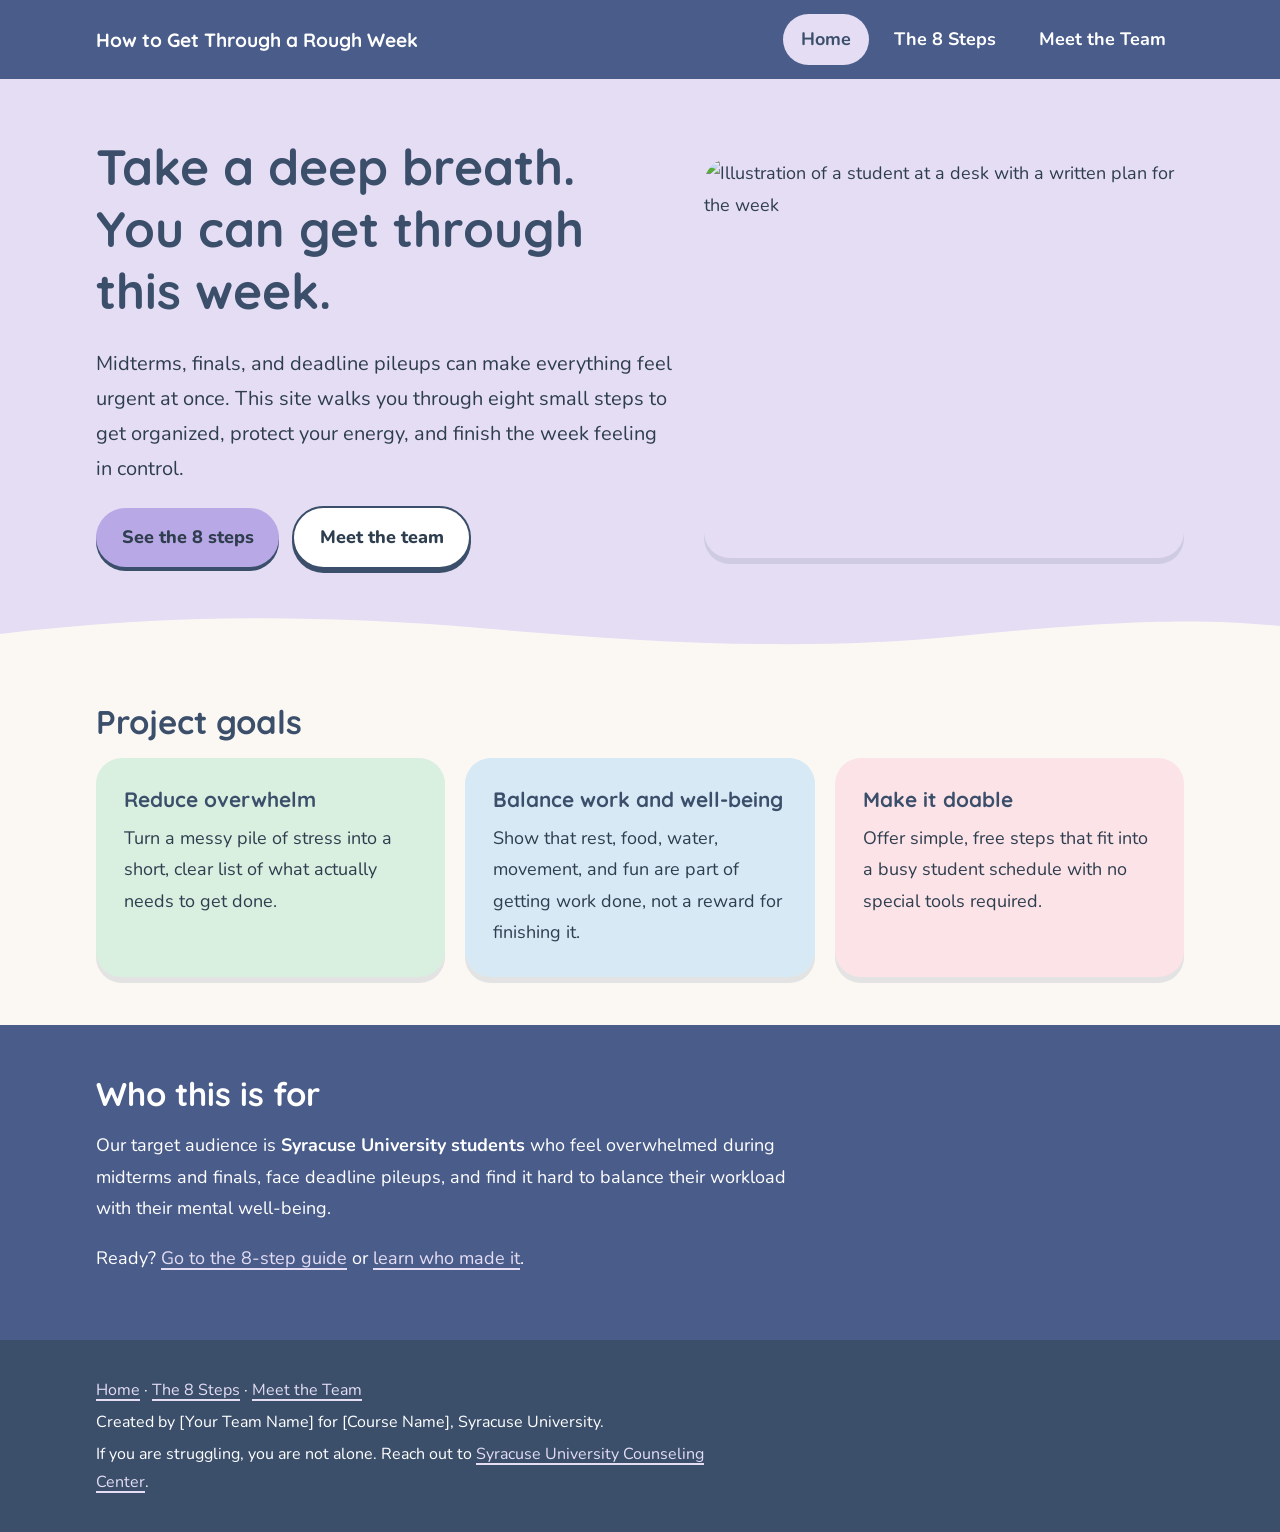
==== index.html @ 4bb8cafb "Add files via upload" ====
<!DOCTYPE html>
<html lang="en">
<head>
<meta charset="utf-8">
<meta name="viewport" content="width=device-width, initial-scale=1">
<title>Home | Getting Through a Rough Week</title>
<meta name="description" content="A step-by-step guide for Syracuse University students to get through a stressful week of midterms, finals, and deadlines.">
<link rel="preconnect" href="https://fonts.googleapis.com">
<link rel="preconnect" href="https://fonts.gstatic.com" crossorigin>
<link href="https://fonts.googleapis.com/css2?family=Nunito:wght@400;700;800&family=Quicksand:wght@700&display=swap" rel="stylesheet">
<link rel="stylesheet" href="styles.css">
</head>
<body>
<a class="skip-link" href="#main">Skip to main content</a>
<header class="site-header">
<div class="wrap">
<a class="brand" href="index.html">How to Get Through a Rough Week</a>
<nav aria-label="Main navigation">
<ul>
<li><a href="index.html" aria-current="page">Home</a></li>
<li><a href="steps.html">The 8 Steps</a></li>
<li><a href="team.html">Meet the Team</a></li>
</ul>
</nav>
</div>
</header>
<main id="main">
<section class="hero">
<div class="wrap">
<div>
<h1>Take a deep breath. You can get through this week.</h1>
<p class="lead">Midterms, finals, and deadline pileups can make everything feel urgent at once. This site walks you through eight small steps to get organized, protect your energy, and finish the week feeling in control.</p>
<a class="btn" href="steps.html">See the 8 steps</a>
<a class="btn alt" href="team.html">Meet the team</a>
</div>
<img src="images/hero.svg" alt="Illustration of a student at a desk with a written plan for the week" width="480" height="400">
</div>
</section>

<section aria-labelledby="goals">
<div class="wrap">
<h2 id="goals">Project goals</h2>
<div class="cards">
<div class="card"><h3>Reduce overwhelm</h3><p>Turn a messy pile of stress into a short, clear list of what actually needs to get done.</p></div>
<div class="card"><h3>Balance work and well-being</h3><p>Show that rest, food, water, movement, and fun are part of getting work done, not a reward for finishing it.</p></div>
<div class="card"><h3>Make it doable</h3><p>Offer simple, free steps that fit into a busy student schedule with no special tools required.</p></div>
</div>
</div>
</section>

<section class="band" aria-labelledby="audience">
<div class="wrap">
<h2 id="audience">Who this is for</h2>
<p>Our target audience is <strong>Syracuse University students</strong> who feel overwhelmed during midterms and finals, face deadline pileups, and find it hard to balance their workload with their mental well-being.</p>
<p>Ready? <a href="steps.html">Go to the 8-step guide</a> or <a href="team.html">learn who made it</a>.</p>
</div>
</section>
</main>
<footer class="site-footer">
<div class="wrap">
<p><a href="index.html">Home</a> · <a href="steps.html">The 8 Steps</a> · <a href="team.html">Meet the Team</a></p>
<p>Created by [Your Team Name] for [Course Name], Syracuse University.</p>
<p>If you are struggling, you are not alone. Reach out to <a href="https://counseling.syr.edu/">Syracuse University Counseling Center</a>.</p>
</div>
</footer>
</body>
</html>
---- styles.css ----
/* Calm palette: soft lavender, sage, sky blue, blush, and cream.
   Contrast checks: ink #2F3E4E on cream ≈ 10:1 | white on dusty blue #4A5D8A ≈ 6.5:1
   Dusty blue links #4A5D8A on white ≈ 6.5:1 | ink on lavender button #B9A8E6 ≈ 5:1 */
:root{
  --ink:#2F3E4E; --blue:#4A5D8A; --blue-deep:#3B4F6B;
  --cream:#FBF8F3; --lavender:#E4DDF4; --lav-strong:#B9A8E6;
  --sage:#D9EFE0; --sky:#D6E9F5; --blush:#FBE3E8; --butter:#FDF3D3;
  --purple-text:#5B4B9A;
  --radius:26px; --max:68rem;
  --shadow:0 6px 0 rgba(59,79,107,.12);
}
*,*::before,*::after{box-sizing:border-box}
html{scroll-behavior:smooth;font-size:100%}
body{margin:0;font-family:"Nunito","Trebuchet MS","Segoe UI",Arial,sans-serif;font-size:1.125rem;line-height:1.75;color:var(--ink);background:var(--cream)}
h1,h2,h3{font-family:"Quicksand","Nunito","Trebuchet MS",Arial,sans-serif;color:var(--blue-deep);line-height:1.25;margin:0 0 .5em;font-weight:700}
h1{font-size:clamp(2rem,5vw,3.1rem)}
h2{font-size:clamp(1.5rem,3.5vw,2.05rem)}
h3{font-size:1.3rem}
p{max-width:65ch;margin:0 0 1em}
a{color:var(--blue);text-underline-offset:4px;text-decoration-thickness:2px}
a:hover{color:var(--purple-text)}
:focus-visible{outline:4px solid var(--blue-deep);outline-offset:3px;border-radius:8px}
img{max-width:100%;height:auto;display:block}
.wrap{width:min(100% - 2rem,var(--max));margin-inline:auto}

.skip-link{position:absolute;left:-999px;top:0;background:var(--blue-deep);color:#fff;padding:.75rem 1rem;z-index:100;border-radius:0 0 12px 0}
.skip-link:focus{left:0}

/* Header + navigation */
.site-header{background:var(--blue)}
.site-header .wrap{display:flex;flex-wrap:wrap;align-items:center;justify-content:space-between;gap:.5rem 1.5rem;padding-block:.9rem}
.brand{color:#fff;font:700 1.2rem "Quicksand","Nunito",Arial,sans-serif;text-decoration:none}
.brand:hover{color:#fff;text-decoration:underline}
nav ul{list-style:none;margin:0;padding:0;display:flex;flex-wrap:wrap;gap:.5rem}
nav a{display:block;color:#fff;text-decoration:none;padding:.6rem 1.1rem;border-radius:999px;font-weight:700;min-height:44px}
nav a:hover{background:rgba(255,255,255,.2);color:#fff}
nav a[aria-current="page"]{background:var(--lavender);color:var(--blue-deep)}
.site-header :focus-visible{outline-color:#fff}

/* Hero with soft wave edge */
.hero{background:var(--lavender);padding-block:3.5rem 4.5rem;position:relative}
.hero::after{content:"";position:absolute;left:0;right:0;bottom:-1px;height:40px;
  background:var(--cream);
  -webkit-mask:url("data:image/svg+xml,%3Csvg xmlns='http://www.w3.org/2000/svg' viewBox='0 0 1200 40' preserveAspectRatio='none'%3E%3Cpath d='M0 40V20C150 0 300 0 450 14s300 24 450 8 225-18 300-10v28z'/%3E%3C/svg%3E") center/100% 100% no-repeat;
  mask:url("data:image/svg+xml,%3Csvg xmlns='http://www.w3.org/2000/svg' viewBox='0 0 1200 40' preserveAspectRatio='none'%3E%3Cpath d='M0 40V20C150 0 300 0 450 14s300 24 450 8 225-18 300-10v28z'/%3E%3C/svg%3E") center/100% 100% no-repeat}
.hero .wrap{display:grid;gap:2rem;align-items:center;grid-template-columns:1.2fr 1fr}
.hero .lead{font-size:1.25rem}
.hero img{border-radius:var(--radius);box-shadow:var(--shadow)}
.btn{display:inline-block;background:var(--lav-strong);color:var(--ink);font-weight:800;padding:.85rem 1.6rem;border-radius:999px;text-decoration:none;min-height:44px;box-shadow:0 4px 0 var(--blue-deep);margin:0 .5rem .75rem 0;transition:transform .15s}
.btn:hover{background:var(--blue);color:#fff;transform:translateY(2px);box-shadow:0 2px 0 var(--blue-deep)}
.btn.alt{background:#fff;border:2px solid var(--blue-deep)}
.btn.alt:hover{background:var(--blue)}

main section{padding-block:3rem}
.cards{display:grid;gap:1.25rem;grid-template-columns:repeat(auto-fit,minmax(16rem,1fr))}
.card{border-radius:var(--radius);padding:1.75rem;box-shadow:var(--shadow)}
.card:nth-child(1){background:var(--sage)}
.card:nth-child(2){background:var(--sky)}
.card:nth-child(3){background:var(--blush)}
.card h3{margin-top:0}
.card p:last-child{margin-bottom:0}
.band{background:var(--blue);color:#fff}
.band h2{color:#fff}
.band a{color:#E4DDF4}
.band a:hover{color:#fff}
.band :focus-visible{outline-color:#fff}

/* Steps */
.steps{list-style:none;margin:0;padding:0;display:grid;gap:1.75rem}
.step{display:grid;grid-template-columns:minmax(0,1fr) minmax(0,16rem);gap:1.5rem;align-items:center;border-radius:var(--radius);padding:1.75rem;box-shadow:var(--shadow)}
.step:nth-child(4n+1){background:var(--sky)}
.step:nth-child(4n+2){background:var(--sage)}
.step:nth-child(4n+3){background:var(--blush)}
.step:nth-child(4n){background:var(--butter)}
.step:nth-child(even){grid-template-columns:minmax(0,16rem) minmax(0,1fr)}
.step:nth-child(even) figure{order:-1}
.step figure{margin:0}
.step figure img{border-radius:22px;border:4px solid #fff}
.badge{display:inline-block;background:#fff;color:var(--blue-deep);font:800 .95rem "Quicksand","Nunito",Arial,sans-serif;padding:.2rem .9rem;border-radius:999px;margin-bottom:.6rem}
.step p:last-child{margin-bottom:0}

/* Team */
.team{display:grid;gap:1.5rem;grid-template-columns:repeat(auto-fit,minmax(18rem,1fr))}
.member{border-radius:var(--radius);padding:1.75rem;box-shadow:var(--shadow)}
.member:nth-child(4n+1){background:var(--sky)}
.member:nth-child(4n+2){background:var(--sage)}
.member:nth-child(4n+3){background:var(--blush)}
.member:nth-child(4n){background:var(--butter)}
.avatar{width:5rem;height:5rem;border-radius:50%;background:#fff;color:var(--blue-deep);border:4px solid var(--lav-strong);display:grid;place-items:center;font:700 1.7rem "Quicksand","Nunito",Arial,sans-serif;margin-bottom:1rem}
.role{color:var(--purple-text);font:800 1rem "Quicksand","Nunito",Arial,sans-serif;margin-bottom:.75rem}
.member a{color:var(--blue-deep)}

.site-footer{background:var(--blue-deep);color:#fff;padding-block:2rem;font-size:1rem}
.site-footer a{color:#E4DDF4}
.site-footer a:hover{color:#fff}
.site-footer :focus-visible{outline-color:#fff}
.site-footer p{margin:.25rem 0}

@media (max-width:48rem){
  .hero .wrap,.step,.step:nth-child(even){grid-template-columns:1fr}
  .step:nth-child(even) figure{order:0}
  .step figure{max-width:18rem}
}
@media (prefers-reduced-motion:reduce){html{scroll-behavior:auto}*{transition:none!important;animation:none!important}}

.photo{width:100%;max-width:14rem;aspect-ratio:1;object-fit:cover;object-position:center 20%;border-radius:50%;border:4px solid var(--lav-strong);margin-bottom:1rem}
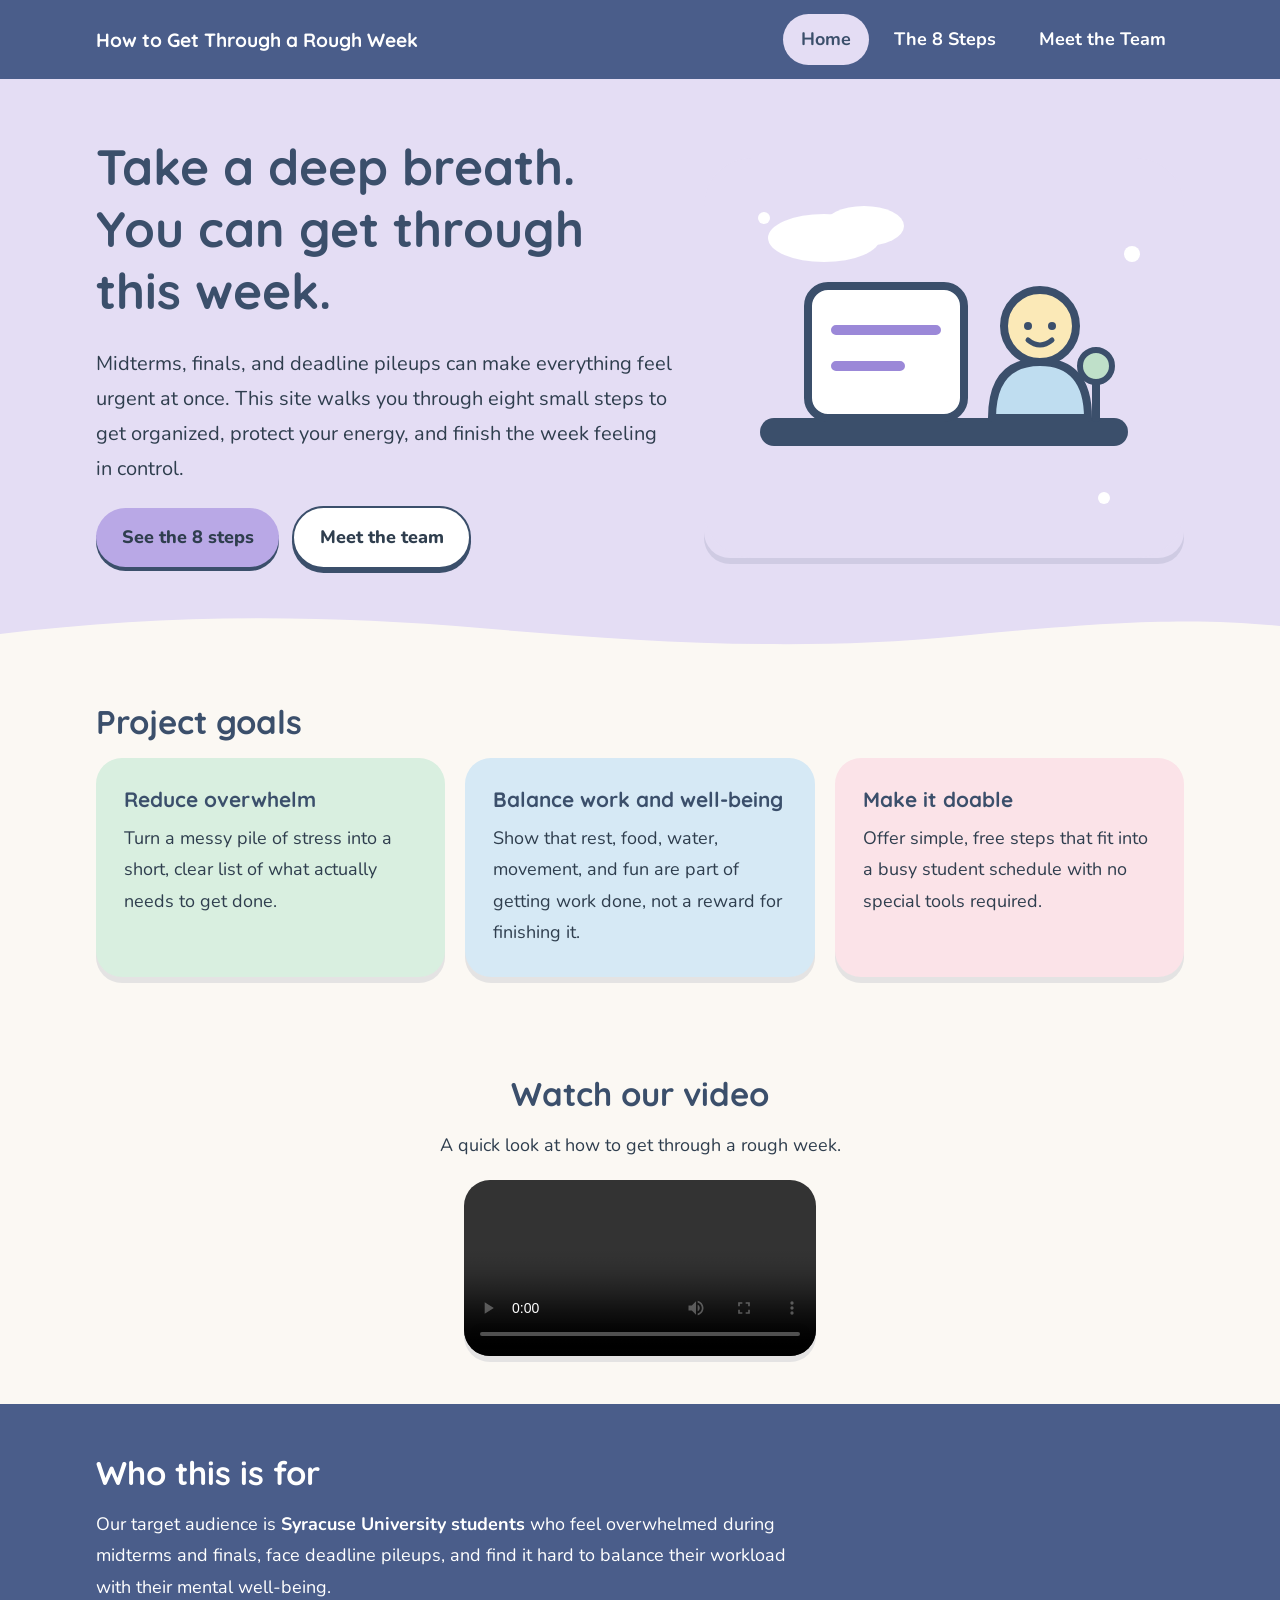
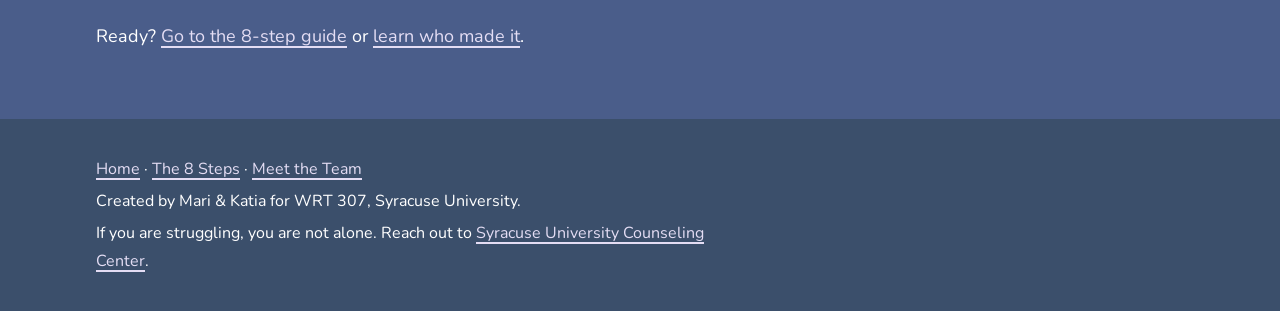
==== commit 81e11634: "Update index.html" ====
--- a/index.html
+++ b/index.html
@@ -47,7 +47,18 @@
 </div>
 </div>
 </section>
-
+  
+<section aria-labelledby="video">
+<div class="wrap" style="text-align:center">
+<h2 id="video">Watch our video</h2>
+<p style="margin-inline:auto">A quick look at how to get through a rough week.</p>
+<video controls preload="metadata" style="width:100%;max-width:22rem;border-radius:26px;box-shadow:0 6px 0 rgba(59,79,107,.12);margin-inline:auto;display:block">
+<source src="rough-week-video.mp4" type="video/mp4">
+Your browser does not support video. <a href="rough-week-video.mp4">Download the video</a>.
+</video>
+</div>
+</section>
+  
 <section class="band" aria-labelledby="audience">
 <div class="wrap">
 <h2 id="audience">Who this is for</h2>
@@ -59,7 +70,7 @@
 <footer class="site-footer">
 <div class="wrap">
 <p><a href="index.html">Home</a> · <a href="steps.html">The 8 Steps</a> · <a href="team.html">Meet the Team</a></p>
-<p>Created by [Your Team Name] for [Course Name], Syracuse University.</p>
+<p>Created by Mari & Katia for WRT 307, Syracuse University.</p>
 <p>If you are struggling, you are not alone. Reach out to <a href="https://counseling.syr.edu/">Syracuse University Counseling Center</a>.</p>
 </div>
 </footer>
